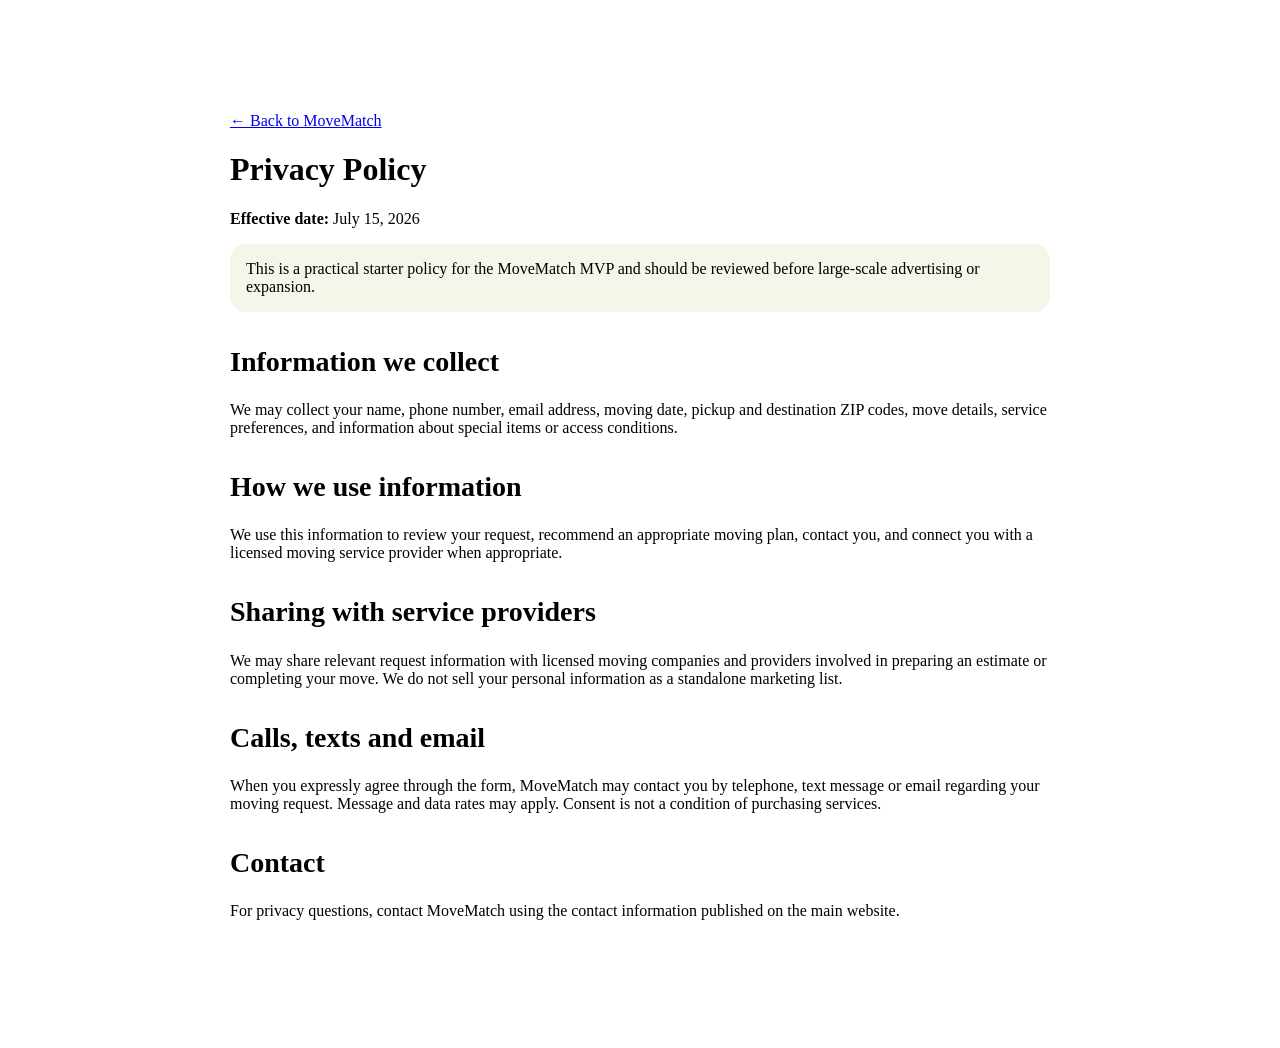
==== privacy.html @ a5f31219 "Add files via upload" ====
<!doctype html>
<html lang="en">
<head>
  <meta charset="utf-8">
  <meta name="viewport" content="width=device-width,initial-scale=1">
  <title>MoveMatch — Privacy Policy</title>
  <link rel="stylesheet" href="/css/styles.css">
  <style>
    .legal{width:min(calc(100% - 36px),820px);margin:70px auto;background:#fff;border:1px solid var(--line);border-radius:26px;padding:42px}
    .legal p,.legal li{color:var(--muted)}
    .legal h2{font-size:28px;margin-top:34px}
    .legal__note{background:#f3f6e8;border-radius:16px;padding:16px}
  </style>
</head>
<body>
  <main class="legal">
    <a href="/">← Back to MoveMatch</a>
    <h1>Privacy Policy</h1>
    <p><strong>Effective date:</strong> July 15, 2026</p>
    <p class="legal__note">This is a practical starter policy for the MoveMatch MVP and should be reviewed before large-scale advertising or expansion.</p>

    <h2>Information we collect</h2>
    <p>We may collect your name, phone number, email address, moving date, pickup and destination ZIP codes, move details, service preferences, and information about special items or access conditions.</p>

    <h2>How we use information</h2>
    <p>We use this information to review your request, recommend an appropriate moving plan, contact you, and connect you with a licensed moving service provider when appropriate.</p>

    <h2>Sharing with service providers</h2>
    <p>We may share relevant request information with licensed moving companies and providers involved in preparing an estimate or completing your move. We do not sell your personal information as a standalone marketing list.</p>

    <h2>Calls, texts and email</h2>
    <p>When you expressly agree through the form, MoveMatch may contact you by telephone, text message or email regarding your moving request. Message and data rates may apply. Consent is not a condition of purchasing services.</p>

    <h2>Contact</h2>
    <p>For privacy questions, contact MoveMatch using the contact information published on the main website.</p>
  </main>
</body>
</html>
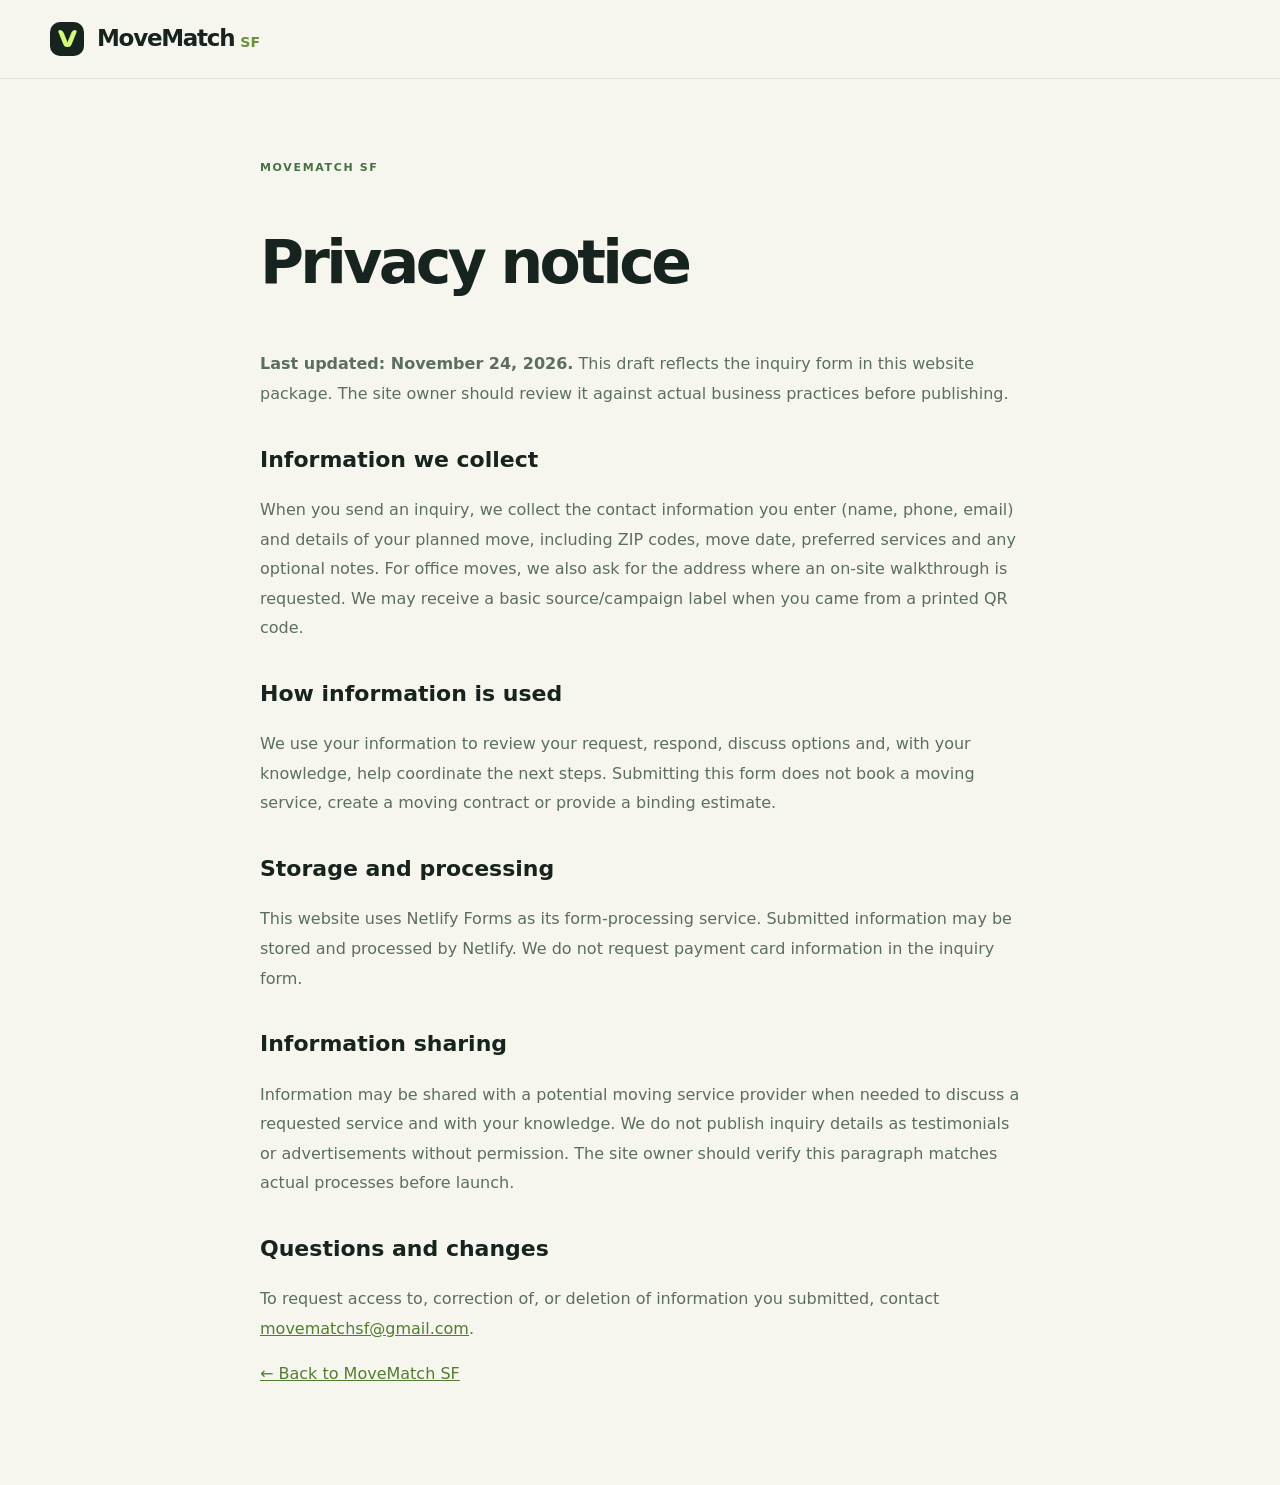
==== commit 31217106: "Add files via upload" ====
--- a/privacy.html
+++ b/privacy.html
@@ -1,38 +1 @@
-<!doctype html>
-<html lang="en">
-<head>
-  <meta charset="utf-8">
-  <meta name="viewport" content="width=device-width,initial-scale=1">
-  <title>MoveMatch — Privacy Policy</title>
-  <link rel="stylesheet" href="/css/styles.css">
-  <style>
-    .legal{width:min(calc(100% - 36px),820px);margin:70px auto;background:#fff;border:1px solid var(--line);border-radius:26px;padding:42px}
-    .legal p,.legal li{color:var(--muted)}
-    .legal h2{font-size:28px;margin-top:34px}
-    .legal__note{background:#f3f6e8;border-radius:16px;padding:16px}
-  </style>
-</head>
-<body>
-  <main class="legal">
-    <a href="/">← Back to MoveMatch</a>
-    <h1>Privacy Policy</h1>
-    <p><strong>Effective date:</strong> July 15, 2026</p>
-    <p class="legal__note">This is a practical starter policy for the MoveMatch MVP and should be reviewed before large-scale advertising or expansion.</p>
-
-    <h2>Information we collect</h2>
-    <p>We may collect your name, phone number, email address, moving date, pickup and destination ZIP codes, move details, service preferences, and information about special items or access conditions.</p>
-
-    <h2>How we use information</h2>
-    <p>We use this information to review your request, recommend an appropriate moving plan, contact you, and connect you with a licensed moving service provider when appropriate.</p>
-
-    <h2>Sharing with service providers</h2>
-    <p>We may share relevant request information with licensed moving companies and providers involved in preparing an estimate or completing your move. We do not sell your personal information as a standalone marketing list.</p>
-
-    <h2>Calls, texts and email</h2>
-    <p>When you expressly agree through the form, MoveMatch may contact you by telephone, text message or email regarding your moving request. Message and data rates may apply. Consent is not a condition of purchasing services.</p>
-
-    <h2>Contact</h2>
-    <p>For privacy questions, contact MoveMatch using the contact information published on the main website.</p>
-  </main>
-</body>
-</html>
+<!doctype html><html lang="en"><head><meta charset="utf-8"><meta name="viewport" content="width=device-width,initial-scale=1"><title>Privacy — MoveMatch SF</title><meta name="description" content="How MoveMatch SF handles moving inquiry information."><link rel="icon" href="/assets/favicon.svg" type="image/svg+xml"><link rel="stylesheet" href="/assets/styles.css"><script defer src="/js/config.js"></script><script defer src="/js/privacy.js"></script></head><body><header class="site-header"><div class="container nav-wrap"><a class="brand" href="/"><span class="brand-symbol" aria-hidden="true"><i></i><i></i></span>MoveMatch<span class="brand-sf">SF</span></a></div></header><main class="container policy-layout"><div class="eyebrow">MOVEMATCH SF</div><h1>Privacy notice</h1><p><strong>Last updated: November 24, 2026.</strong> This draft reflects the inquiry form in this website package. The site owner should review it against actual business practices before publishing.</p><h2>Information we collect</h2><p>When you send an inquiry, we collect the contact information you enter (name, phone, email) and details of your planned move, including ZIP codes, move date, preferred services and any optional notes. For office moves, we also ask for the address where an on-site walkthrough is requested. We may receive a basic source/campaign label when you came from a printed QR code.</p><h2>How information is used</h2><p>We use your information to review your request, respond, discuss options and, with your knowledge, help coordinate the next steps. Submitting this form does not book a moving service, create a moving contract or provide a binding estimate.</p><h2>Storage and processing</h2><p>This website uses Netlify Forms as its form-processing service. Submitted information may be stored and processed by Netlify. We do not request payment card information in the inquiry form.</p><h2>Information sharing</h2><p>Information may be shared with a potential moving service provider when needed to discuss a requested service and with your knowledge. We do not publish inquiry details as testimonials or advertisements without permission. The site owner should verify this paragraph matches actual processes before launch.</p><h2>Questions and changes</h2><p>To request access to, correction of, or deletion of information you submitted, contact <span id="privacy-contact">the site operator using their contact details on the main website</span>.</p><p><a href="/">← Back to MoveMatch SF</a></p></main></body></html>
--- a/assets/styles.css
+++ b/assets/styles.css
@@ -0,0 +1,6 @@
+:root{--ink:#17231e;--ink2:#24362e;--ink3:#395046;--cream:#f6f6ef;--cream2:#f1f0e6;--paper:#fff;--accent:#d4f878;--accent2:#bce65d;--line:#d9ddd3;--muted:#58675e;--radius:20px;--shadow:0 28px 80px rgba(19,38,29,.13)}
+*,*:before,*:after{box-sizing:border-box}html{scroll-behavior:smooth}body{margin:0;background:var(--cream);color:var(--ink);font-family:Inter,ui-sans-serif,system-ui,-apple-system,"Segoe UI",sans-serif;line-height:1.55;-webkit-font-smoothing:antialiased}body.modal-open{overflow:hidden}button,input,textarea,select{font:inherit}button{cursor:pointer}button,a{touch-action:manipulation}a{color:inherit}button:focus-visible,a:focus-visible,input:focus-visible,textarea:focus-visible,select:focus-visible{outline:3px solid #a2cd37;outline-offset:3px}[hidden],.visually-hidden:not(:focus){display:none!important}.visually-hidden{position:absolute;width:1px;height:1px;padding:0;margin:-1px;overflow:hidden;clip:rect(0,0,0,0);white-space:nowrap;border:0}.skip{position:absolute;top:-90px;left:10px;background:var(--accent);padding:10px;z-index:100}.skip:focus{top:10px}.container{width:min(1180px,calc(100% - 48px));margin:auto}.site-header{position:sticky;top:0;z-index:20;background:rgba(246,246,239,.95);backdrop-filter:blur(12px);border-bottom:1px solid rgba(23,35,30,.08)}.nav-wrap{min-height:78px;display:flex;align-items:center;justify-content:space-between;gap:32px}.brand{display:inline-flex;gap:3px;align-items:center;text-decoration:none;font-weight:850;letter-spacing:-.055em;font-size:23px;white-space:nowrap}.brand-sf{color:#6c9042;font-size:14px;letter-spacing:0;margin-left:3px;align-self:baseline;padding-top:11px}.brand-symbol{position:relative;display:inline-flex;gap:3px;background:var(--ink);width:34px;height:34px;border-radius:10px;margin-right:10px;align-items:center;justify-content:center}.brand-symbol i{height:17px;width:5px;background:var(--accent);border-radius:3px;transform:skew(22deg)}.brand-symbol i+i{transform:skew(-22deg)}.desktop-nav{display:flex;align-items:center;gap:26px}.desktop-nav a{text-decoration:none;font-size:13px;font-weight:700;color:#4c5b52}.desktop-nav a:hover,.text-link:hover,.footer-contact a:hover{color:#85a838}.btn{border:0;border-radius:13px;display:inline-flex;align-items:center;justify-content:space-between;gap:24px;font-size:14px;font-weight:800;white-space:nowrap;text-decoration:none;padding:17px 21px;transition:transform .16s,background .16s,box-shadow .16s}.btn:hover{transform:translateY(-2px)}.btn-small{padding:12px 16px;font-size:12px}.btn-dark{background:var(--ink);color:var(--paper)}.btn-dark:hover{background:#324b3d}.btn-accent{background:var(--accent);color:var(--ink)}.btn-accent:hover{background:var(--accent2);box-shadow:0 8px 30px #c0e77644}.btn-ink-outline{background:var(--ink);color:white}.btn-ghost{background:#edf0e8;color:var(--ink)}.text-link{background:none;border:0;padding:9px 0;color:var(--ink);font-weight:800;font-size:14px;text-align:left;text-decoration:underline;text-decoration-color:#b5c8a9;text-underline-offset:7px}.text-link span{margin-left:12px}.eyebrow{font-size:11px;letter-spacing:.15em;font-weight:850;color:#477043}.eyebrow.muted{color:#66826b}.eyebrow.light{color:#cef79a}.pulse-dot{display:inline-block;width:7px;height:7px;margin-right:8px;border-radius:50%;background:#8ebf46;box-shadow:0 0 0 4px #9ac94624}.hero{overflow:hidden}.hero-grid{min-height:590px;display:grid;grid-template-columns:1.03fr .97fr;align-items:center;gap:60px;padding-top:75px;padding-bottom:78px}.hero h1{font-size:clamp(56px,5.5vw,82px);font-weight:800;letter-spacing:-.075em;line-height:1.045;margin:24px 0 25px}.hero h1 em,h2 em{font-style:normal;color:#70983f}.hero-lead{font-size:18px;line-height:1.75;color:#586b60;max-width:550px;margin:0 0 31px}.hero-ctas{display:flex;gap:30px;align-items:center;flex-wrap:wrap}.hero-small{display:flex;gap:9px;align-items:center;flex-wrap:wrap;margin-top:26px;font-size:12px;font-weight:700;color:#5f7465}.check-circle{background:#deedce;color:#47693c;border-radius:50%;width:19px;height:19px;text-align:center;line-height:19px}.divider-dot{opacity:.5}.hero-visual{height:490px;display:grid;place-items:center;position:relative}.orb{position:absolute;border-radius:100%;filter:blur(4px)}.orb-a{width:450px;height:450px;background:#dce7d5;right:-20px;top:15px}.orb-b{width:235px;height:235px;background:#e7eca7;right:-60px;bottom:0}.preview-stack{background:#1a2921;width:min(100%,442px);border-radius:26px;padding:25px;color:white;box-shadow:0 35px 85px rgba(18,40,26,.26);position:relative;transform:rotate(2deg);z-index:1}.preview-topline{display:flex;justify-content:space-between;align-items:center;border-bottom:1px solid #ffffff28;padding-bottom:18px;gap:10px}.preview-mark{letter-spacing:-.07em;font-size:20px;font-weight:850}.preview-mark span{color:var(--accent)}.preview-detail{font-size:9px;color:#b4c7b7;letter-spacing:.08em}.preview-detail span{color:var(--accent)}.preview-heading{display:flex;align-items:center;justify-content:space-between;font-size:22px;font-weight:750;letter-spacing:-.035em;padding:23px 0}.preview-spark{color:var(--accent);font-size:30px}.preview-feature{background:var(--accent);color:var(--ink);border-radius:16px;padding:22px;display:flex;flex-direction:column}.mini-label{display:block;font-size:10px;letter-spacing:.12em;font-weight:800;opacity:.65}.preview-name{font-size:46px;font-weight:800;letter-spacing:-.065em;line-height:1.2;margin:10px 0 6px}.preview-arrow{font-size:26px;font-weight:400;float:right}.preview-feature-desc{font-size:12px;line-height:1.55;max-width:290px;color:#31412f}.preview-stats{display:grid;grid-template-columns:1fr 1fr;gap:10px;margin-top:10px}.preview-stats>div{padding:15px;border:1px solid #ffffff1c;border-radius:12px;background:#ffffff09}.preview-stats strong{font-size:13px;display:block;margin-top:7px}.preview-foot{display:flex;gap:12px;align-items:center;justify-content:space-between;margin-top:22px;color:#b5c7ba;font-size:10px}.tiny-circles{display:flex;gap:0}.tiny-circles span{width:18px;height:18px;border-radius:50%;background:#a0b7a0;border:2px solid #1a2921;margin-right:-6px}.tiny-circles span:nth-child(2){background:#8a9c80}.tiny-circles span:nth-child(3){background:#d4f878}.floating-note{position:absolute;z-index:3;bottom:30px;left:-6px;transform:rotate(-5deg);font-size:12px;font-weight:800;padding:13px 16px;background:white;border-radius:12px;box-shadow:0 15px 45px #25352520}.icon-check{display:inline-grid;place-items:center;width:23px;height:23px;background:#e6f6cb;border-radius:50%;margin-right:9px;color:#5b873a}.ticker{background:#e9f0dd;border-top:1px solid #dae6cc;border-bottom:1px solid #dae6cc}.ticker-inner{display:flex;justify-content:space-between;align-items:center;gap:8px;min-height:60px;color:#60795c;font-size:10px;font-weight:850;letter-spacing:.13em}.ticker-star{font-size:20px;color:#9fbc79}.section{padding:112px 0}.section-head{display:grid;grid-template-columns:1.2fr .8fr;align-items:end;gap:80px;margin-bottom:43px}.section h2{font-size:clamp(39px,4.45vw,60px);letter-spacing:-.066em;line-height:1.1;font-weight:800;margin:14px 0 0}.section-head p{max-width:370px;color:#647168;font-size:15px;line-height:1.8;margin:0 0 4px}.residential-section{background:#fdfdf9}.plan-grid{display:grid;grid-template-columns:repeat(3,1fr);gap:16px}.plan-card{min-height:480px;display:flex;flex-direction:column;background:#f8faf4;border:1px solid #dfe6d8;border-radius:22px;padding:25px 24px 22px}.plan-card.is-featured{background:#1d3228;color:#fff;border-color:#1d3228;box-shadow:0 20px 46px #1e342818;transform:translateY(-6px)}.plan-top{display:flex;justify-content:space-between;align-items:center;gap:10px;font-size:10px;letter-spacing:.11em;font-weight:850;color:#6e8d73}.is-featured .plan-top{color:#cdeba6}.plan-symbol{font-size:19px}.plan-chip{color:#17231e;background:var(--accent);padding:7px 9px;border-radius:100px;font-size:8px;letter-spacing:.035em}.plan-icon{width:58px;height:58px;border-radius:16px;display:grid;place-items:center;background:#e4eddc;color:#4e7747;margin:41px 0 21px}.plan-icon svg{height:32px;width:32px}.is-featured .plan-icon{background:#405b48;color:#e0ffb4}.plan-card h3{font-size:29px;letter-spacing:-.045em;margin:0}.plan-kicker{font-size:13px;font-weight:800;margin:4px 0 12px}.plan-card>p:not(.plan-kicker){font-size:13px;color:#5e6c60;line-height:1.7;margin:0}.plan-card.is-featured>p:not(.plan-kicker){color:#cad5ca}.plan-card ul{padding-left:17px;font-size:12px;line-height:1.9;color:#566759;margin:14px 0 24px}.plan-card.is-featured ul{color:#d6e1d6}.plan-link{margin-top:auto;border:0;border-top:1px solid #bdcabb;background:transparent;padding:17px 0 0;font-size:12px;font-weight:850;text-align:left;display:flex;justify-content:space-between;color:inherit}.is-featured .plan-link{border-top-color:#59715d}.plan-link:hover{color:#80aa4b}.disclaimer-inline{font-size:11px;color:#77837a;margin:21px 0 0;max-width:880px}.office-section{background:#192e22;color:white;overflow:hidden}.office-grid{display:grid;grid-template-columns:1fr 1fr;gap:92px;align-items:center}.office-art{min-height:450px;border-radius:24px;background:#d5f48e;color:#203724;padding:24px;display:flex;flex-direction:column;justify-content:space-between;overflow:hidden}.office-art-top{display:flex;justify-content:space-between;font-size:10px;font-weight:900;letter-spacing:.15em}.office-art-buildings{height:255px;display:flex;align-items:flex-end;justify-content:center;gap:9px;transform:rotate(-7deg);margin-bottom:-20px}.building{border:2px solid #1f432e;background:#a1ca67;display:grid;grid-template-columns:repeat(3,1fr);gap:12px;padding:15px}.building i{background:#355d3f;height:15px}.building-a{height:165px;width:140px}.building-b{height:250px;width:140px;background:#b5d581}.building-c{height:120px;width:120px}.office-art-footer{font-size:35px;line-height:1.05;letter-spacing:-.06em;font-weight:900}.office-copy h2{font-size:clamp(42px,4.2vw,57px);margin:15px 0 19px}.office-copy h2 em{color:#c6ef88}.office-copy>p{color:#c0d1c2;font-size:15px;line-height:1.85;max-width:480px}.on-site{display:flex;gap:14px;margin:28px 0 32px;padding:18px 0;border-block:1px solid #4d6b54}.on-site-icon{display:grid;place-items:center;min-width:42px;height:42px;border:1px solid #94bc7a;border-radius:50%;color:var(--accent);font-size:24px}.on-site strong{display:block;font-size:15px}.on-site span:last-child{display:block;font-size:12px;line-height:1.7;color:#b9cbbd;margin-top:4px}.how-section{background:#f3f5ed}.process-grid{display:grid;grid-template-columns:repeat(3,1fr);gap:18px}.process-card{background:#fff;border:1px solid #e2e8de;border-radius:19px;padding:25px;min-height:250px}.process-num{color:#84998a;letter-spacing:.12em;font-size:11px;font-weight:850}.process-glyph{margin:26px 0 12px;font-size:34px;color:#83a95f}.process-card h3{margin:0 0 9px;font-size:19px;letter-spacing:-.04em}.process-card p{font-size:13px;color:#6a766d;line-height:1.75;margin:0}.about-section{background:#fefefb}.about-grid{display:grid;grid-template-columns:1fr .9fr;gap:80px;align-items:center}.about-copy h2{margin-bottom:22px}.about-copy>p{color:#607066;max-width:570px;font-size:15px;line-height:1.8}.about-quote{min-height:360px;background:#e8efd8;border-radius:28px;padding:35px;display:flex;flex-direction:column;justify-content:space-between}.quote-symbol{font-size:100px;line-height:1;font-family:Georgia,serif;color:#73924a}.about-quote p{font-size:clamp(25px,3.0vw,38px);line-height:1.25;font-weight:750;letter-spacing:-.05em;margin:0}.about-footer{border-top:1px solid #c5d5b7;padding-top:19px;display:flex;justify-content:space-between;font-size:10px;font-weight:850;letter-spacing:.07em;color:#69816c}.cta-section{background:#f3f5ed;padding:60px 0 100px}.cta-card{background:#d5f485;border-radius:28px;padding:58px 62px;display:flex;align-items:end;justify-content:space-between;gap:25px}.cta-card .eyebrow{color:#5b8738}.cta-card h2{margin:15px 0;font-size:clamp(45px,5vw,65px)}.cta-card h2 em{color:#638c35}.cta-card p{margin:0;color:#56713e;font-size:14px}.site-footer{background:#17251c;color:#fff;padding-top:67px}.footer-inner{display:grid;grid-template-columns:1.6fr 1fr 1fr;gap:65px;padding-bottom:55px}.site-footer .brand-symbol{background:#d1f386}.site-footer .brand-symbol i{background:#203622}.site-footer .brand-sf{color:#b5e36b}.footer-brand p{font-size:12px;color:#b8cbb9}.footer-heading{font-size:11px;font-weight:900;letter-spacing:.1em;margin-bottom:19px;color:#e0e9dc}.footer-contact{display:flex;flex-direction:column;gap:10px}.footer-contact a,.footer-link{text-decoration:none;color:#b4c6b7;font-size:12px;background:none;border:0;text-align:left;padding:0}.footer-bottom{border-top:1px solid #395041;display:flex;justify-content:space-between;gap:15px;padding-block:21px;font-size:10px;color:#adbeaf}.modal-overlay{position:fixed;z-index:100;inset:0;display:grid;place-items:center;padding:20px;background:#06130dd9;backdrop-filter:blur(8px)}.wizard{width:min(100%,690px);max-height:calc(100dvh - 32px);overflow-y:auto;background:#fbfcf7;border-radius:24px;padding:27px 30px 30px;box-shadow:0 30px 100px #0005}.wizard-header{display:flex;align-items:center;justify-content:space-between}.brand-small{font-size:17px}.brand-small .brand-symbol{width:27px;height:27px;border-radius:8px;margin-right:6px}.brand-small .brand-symbol i{height:12px;width:4px}.brand-small .brand-sf{font-size:10px;padding-top:6px}.close-modal{border:0;border-radius:12px;background:#edf2e9;width:39px;height:39px;font-size:27px;line-height:1;color:#36513a}.wizard-progress{display:flex;align-items:center;gap:14px;margin:26px 0 34px}.progress-track{height:6px;flex:1;background:#e4eadf;border-radius:8px;overflow:hidden}.progress-fill{height:100%;width:25%;background:#8cba4e;transition:width .25s}.wizard-progress span{color:#6d836e;font-size:11px;font-weight:800}.wizard-step{border:0;margin:0;padding:0;min-width:0;display:none}.wizard-step.active{display:block}.wizard-step h2{font-size:clamp(29px,4vw,43px);line-height:1.1;letter-spacing:-.06em;margin:14px 0 10px}.wizard-lead{color:#6c786d;font-size:14px;margin:0 0 26px}.option-grid{display:grid;grid-template-columns:1fr 1fr;gap:13px}.choice{cursor:pointer;display:flex;flex-direction:column;min-height:165px;padding:18px;border:1px solid #d9e2d4;background:white;border-radius:16px;position:relative;transition:.14s}.choice:has(input:checked),.priority-item:has(input:checked){border-color:#86b447;background:#f3fbe4;box-shadow:0 0 0 2px #badd8952}.choice input,.priority-item input{accent-color:#639d2f;position:absolute;top:17px;right:17px}.choice-icon{font-size:40px;color:#648f43;margin-bottom:10px}.choice strong,.priority-item b{font-size:16px}.choice small,.priority-item small{display:block;color:#6d776d;font-size:12px;margin-top:5px}.form-grid{display:grid;grid-template-columns:1fr 1fr;gap:16px}.field{display:flex;flex-direction:column;gap:7px;font-size:12px;font-weight:750;color:#394c3b}.field.full{grid-column:1/-1}.field input,.field select,.field textarea{width:100%;min-width:0;padding:12px 14px;border:1px solid #ccd8c6;border-radius:11px;background:#fff;font-size:14px;color:#273b2c;min-height:49px;outline:none}.field textarea{resize:vertical}.field input:focus,.field select:focus,.field textarea:focus{border-color:#81b646;box-shadow:0 0 0 3px #a6d96c33}.priority-choices{display:grid;grid-template-columns:1fr;gap:10px}.priority-item{position:relative;display:flex;border:1px solid #d9e2d4;border-radius:14px;padding:15px;background:white;cursor:pointer}.priority-item>span{padding-right:30px}.top-space{margin-top:20px}.office-in-form{padding:19px;border-radius:15px;background:#edf6df;margin-bottom:20px}.office-in-form strong{display:block;font-size:18px;letter-spacing:-.035em;margin:10px 0 6px}.office-in-form p{margin:0;font-size:12px;line-height:1.65;color:#5f7760}.onsite-tag{font-size:9px;font-weight:900;letter-spacing:.11em;color:#5a8d2e}.recommended-box{background:#e8f4d9;border:1px solid #c8dfb7;border-radius:15px;padding:17px 19px;margin:0 0 23px}.recommended-box strong{display:block;font-size:24px;letter-spacing:-.04em}.recommended-box p{margin:5px 0 0;color:#59715d;font-size:12px}.consent{display:flex;align-items:flex-start;gap:10px;margin:22px 0 0;color:#5a6a5d;font-size:11px;line-height:1.6}.consent input{margin-top:3px;accent-color:#679b31}.consent a{text-decoration-color:#789f52}.wizard-actions{display:flex;align-items:center;justify-content:flex-end;gap:10px;margin-top:29px;flex-wrap:wrap;border-top:1px solid #e0e7da;padding-top:20px}.wizard-actions>.btn{padding:13px 18px}.status-message{flex:1;color:#b33d35;font-size:12px}.noscript{position:fixed;bottom:10px;left:10px;right:10px;background:white;color:black;padding:12px;z-index:300}.policy-layout{padding:80px 0;max-width:760px}.policy-layout h1{font-size:clamp(37px,5vw,60px);letter-spacing:-.06em}.policy-layout h2{margin-top:34px;font-size:22px}.policy-layout p,.policy-layout li{color:#5b6e5f;line-height:1.85}.policy-layout a{color:#527d30}
+@media(max-width:1060px){.desktop-nav{gap:13px}.hero-grid{gap:20px}.office-grid{gap:44px}.hero h1{font-size:clamp(53px,6vw,72px)}}
+@media(max-width:800px){.desktop-nav{display:none}.hero-grid{grid-template-columns:1fr;padding-top:66px;gap:20px}.hero-visual{height:440px}.hero h1{max-width:630px}.section-head{grid-template-columns:1fr;gap:15px}.section-head p{max-width:660px}.office-grid,.about-grid{grid-template-columns:1fr;gap:42px}.office-art{max-width:540px;min-height:390px}.plan-grid{gap:10px}.plan-card{padding:20px 16px}.plan-card h3{font-size:25px}.cta-card{padding:38px;align-items:start;flex-direction:column}.ticker-inner{flex-wrap:wrap;justify-content:center;gap:13px;padding:18px 0}.footer-inner{gap:18px}}
+@media(max-width:640px){.container{width:min(100% - 34px,1180px)}.site-header .nav-wrap{min-height:67px}.nav-wrap>.btn{padding:11px 12px;gap:8px;font-size:10px}.brand{font-size:19px}.brand-symbol{width:29px;height:29px;margin-right:5px}.brand-symbol i{height:14px}.hero-grid{padding-top:56px;padding-bottom:49px}.hero h1{font-size:clamp(47px,11vw,62px)}.hero-lead{font-size:15px}.hero-ctas{align-items:stretch;gap:15px;flex-direction:column}.hero-ctas>.btn{justify-content:center}.hero-visual{height:355px;margin-inline:-4px}.orb-a{width:330px;height:330px}.orb-b{width:150px;height:150px}.preview-stack{max-width:335px;padding:18px;border-radius:20px}.preview-name{font-size:37px}.preview-feature{padding:17px}.preview-heading{font-size:18px;padding:15px 0}.preview-stats>div{padding:12px}.preview-stats strong{font-size:11px}.preview-foot{margin-top:12px}.floating-note{bottom:4px;left:8px;font-size:10px}.section{padding:75px 0}.section h2{font-size:43px}.plan-grid,.process-grid{grid-template-columns:1fr;gap:12px}.plan-card{min-height:auto;padding:24px}.plan-card.is-featured{transform:none}.plan-icon{margin:24px 0 12px}.plan-card ul{margin-bottom:20px}.office-art{min-height:340px}.office-art-buildings{height:185px}.building-b{height:165px}.building-a{height:110px}.building-c{height:80px}.office-art-footer{font-size:28px}.office-copy h2{font-size:42px}.process-card{min-height:180px}.process-glyph{margin:12px 0}.about-grid{gap:25px}.about-quote{min-height:300px}.cta-card{padding:32px 25px}.cta-card h2{font-size:44px}.footer-inner{grid-template-columns:1fr 1fr}.footer-brand{grid-column:1/-1}.footer-bottom{flex-direction:column}.wizard{padding:18px 18px 22px;border-radius:16px;max-height:calc(100dvh - 16px)}.modal-overlay{padding:8px}.wizard-progress{margin:17px 0 25px}.option-grid,.form-grid{grid-template-columns:1fr}.choice{min-height:110px}.field.full{grid-column:auto}.wizard-step h2{font-size:34px}.wizard-actions{gap:8px}.wizard-actions>.btn{padding:12px}.policy-layout{padding:50px 0}}
+@media(prefers-reduced-motion:reduce){*,*:before,*:after{scroll-behavior:auto!important;transition:none!important;animation:none!important}}
